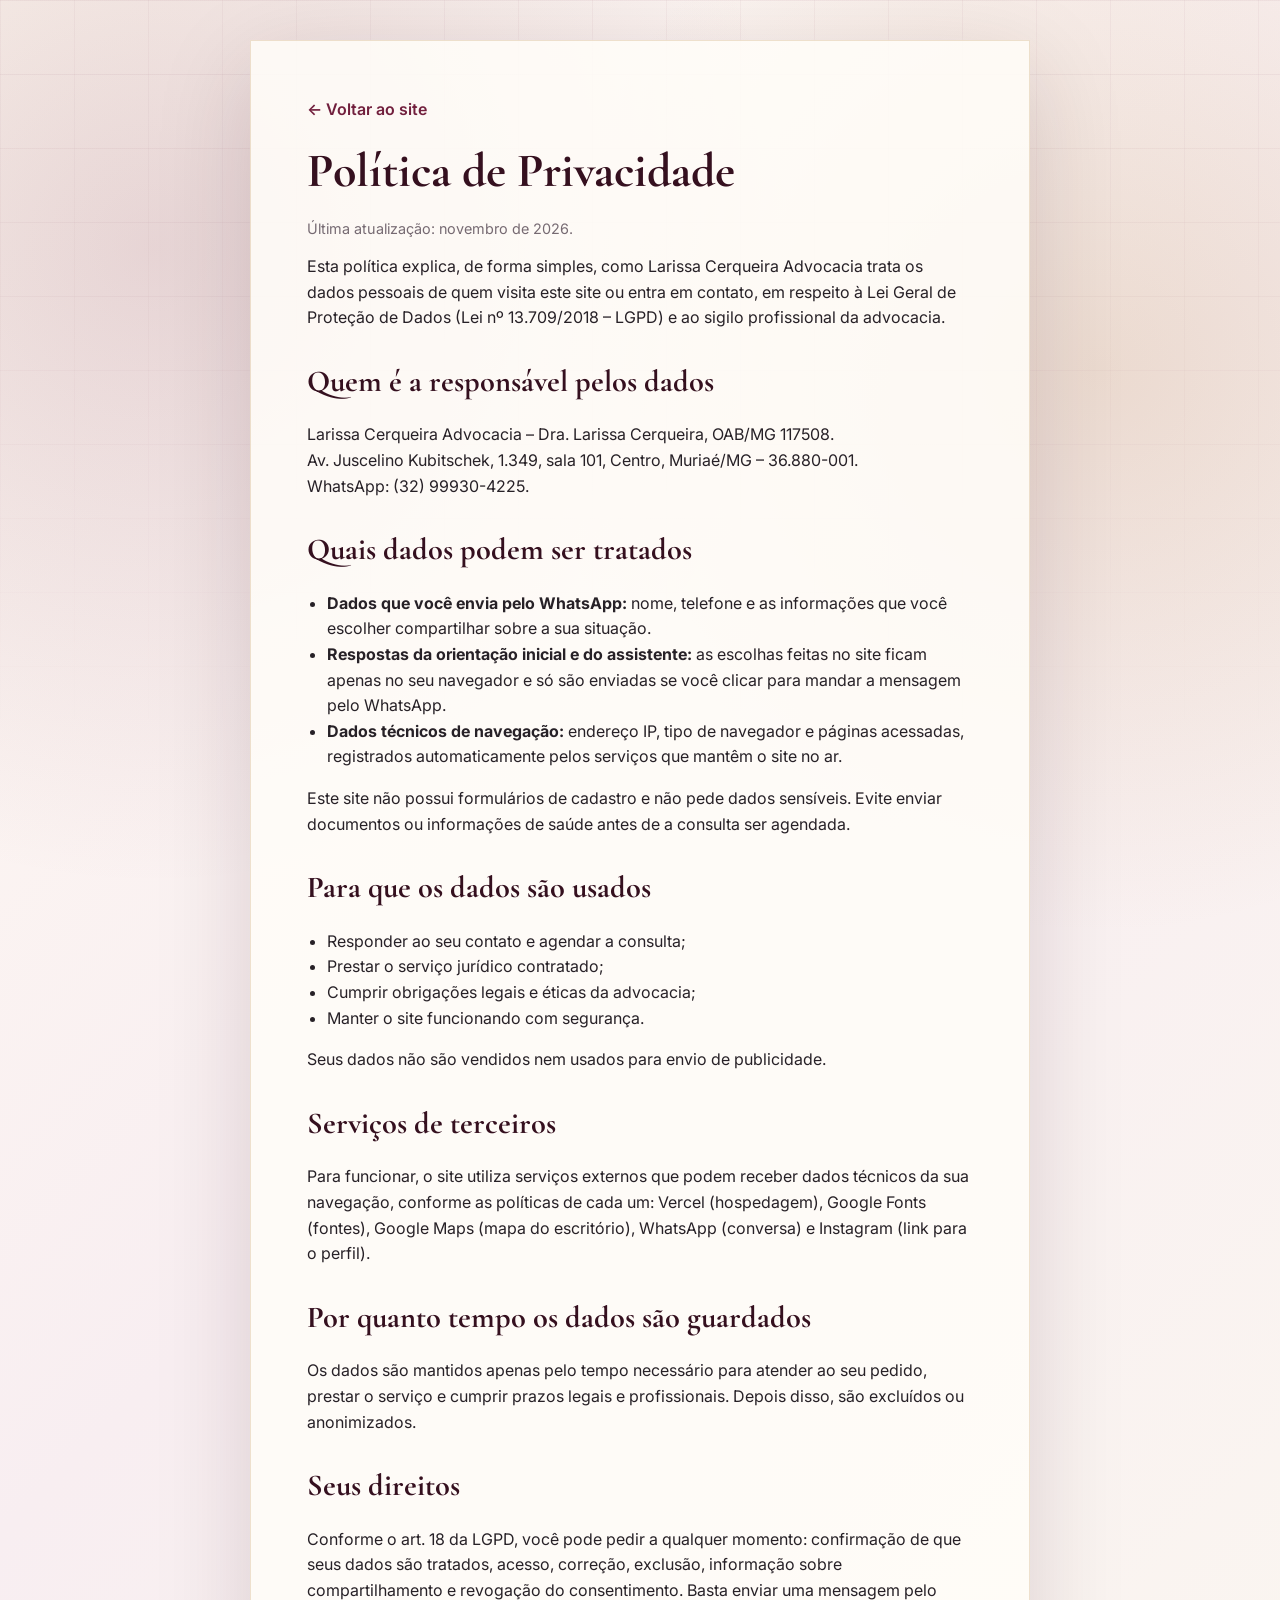
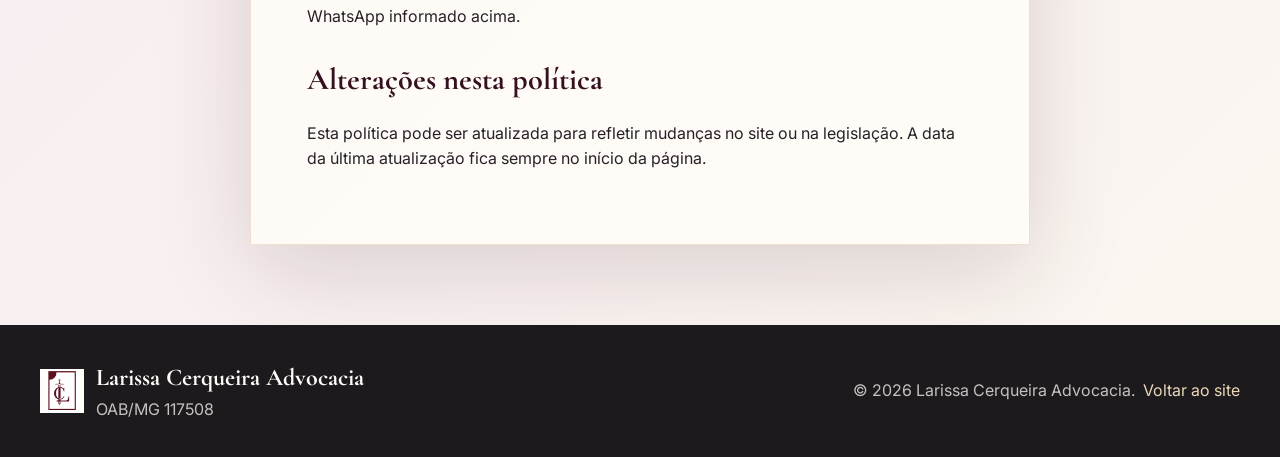
==== politica-de-privacidade.html @ 73547287 "Revise site copy for OAB ethics and LGPD, refine hero portrait - Rewrite internal drafting notes int" ====
<!doctype html>
<html lang="pt-BR">
  <head>
    <meta charset="utf-8" />
    <meta name="viewport" content="width=device-width, initial-scale=1" />
    <title>Política de Privacidade | Larissa Cerqueira Advocacia</title>
    <meta
      name="description"
      content="Como Larissa Cerqueira Advocacia, em Muriaé/MG, trata dados pessoais de quem visita o site ou entra em contato, conforme a LGPD."
    />
    <meta name="robots" content="index, follow" />
    <meta name="theme-color" content="#5b1534" />
    <link rel="canonical" href="https://www.larissacerqueira.adv.br/politica-de-privacidade.html" />
    <link rel="icon" type="image/png" sizes="32x32" href="/favicon-32.png" />
    <link rel="apple-touch-icon" sizes="180x180" href="/apple-touch-icon.png" />
    <link rel="preconnect" href="https://fonts.googleapis.com" />
    <link rel="preconnect" href="https://fonts.gstatic.com" crossorigin />
    <link
      href="https://fonts.googleapis.com/css2?family=Cormorant+Garamond:wght@500;600;700&family=Inter:wght@400;500;600;700;800&display=swap"
      rel="stylesheet"
    />
    <link rel="stylesheet" href="styles.css" />
    <style>
      .policy {
        width: min(780px, calc(100% - 32px));
        margin: 40px auto 80px;
        padding: clamp(24px, 5vw, 56px);
        border: 1px solid rgba(184, 138, 74, 0.24);
        background: rgba(255, 253, 248, 0.86);
        box-shadow: var(--shadow);
      }
      .policy h1 { font-size: clamp(2rem, 6vw, 3rem); }
      .policy h2 { margin-top: 36px; font-size: clamp(1.4rem, 4vw, 1.9rem); }
      .policy p, .policy li { color: var(--ink); }
      .policy ul { padding-left: 20px; }
      .policy .updated { color: var(--muted); font-size: 0.9rem; }
      .policy-back { display: inline-block; margin-bottom: 24px; color: var(--wine); font-weight: 600; }
    </style>
  </head>
  <body>
    <main class="policy">
      <a class="policy-back" href="/">← Voltar ao site</a>
      <h1>Política de Privacidade</h1>
      <p class="updated">Última atualização: novembro de 2026.</p>

      <p>
        Esta política explica, de forma simples, como Larissa Cerqueira
        Advocacia trata os dados pessoais de quem visita este site ou entra em
        contato, em respeito à Lei Geral de Proteção de Dados (Lei nº
        13.709/2018 – LGPD) e ao sigilo profissional da advocacia.
      </p>

      <h2>Quem é a responsável pelos dados</h2>
      <p>
        Larissa Cerqueira Advocacia – Dra. Larissa Cerqueira, OAB/MG 117508.<br />
        Av. Juscelino Kubitschek, 1.349, sala 101, Centro, Muriaé/MG – 36.880-001.<br />
        WhatsApp: (32) 99930-4225.
      </p>

      <h2>Quais dados podem ser tratados</h2>
      <ul>
        <li>
          <strong>Dados que você envia pelo WhatsApp:</strong> nome, telefone e
          as informações que você escolher compartilhar sobre a sua situação.
        </li>
        <li>
          <strong>Respostas da orientação inicial e do assistente:</strong> as
          escolhas feitas no site ficam apenas no seu navegador e só são
          enviadas se você clicar para mandar a mensagem pelo WhatsApp.
        </li>
        <li>
          <strong>Dados técnicos de navegação:</strong> endereço IP, tipo de
          navegador e páginas acessadas, registrados automaticamente pelos
          serviços que mantêm o site no ar.
        </li>
      </ul>
      <p>
        Este site não possui formulários de cadastro e não pede dados
        sensíveis. Evite enviar documentos ou informações de saúde antes de a
        consulta ser agendada.
      </p>

      <h2>Para que os dados são usados</h2>
      <ul>
        <li>Responder ao seu contato e agendar a consulta;</li>
        <li>Prestar o serviço jurídico contratado;</li>
        <li>Cumprir obrigações legais e éticas da advocacia;</li>
        <li>Manter o site funcionando com segurança.</li>
      </ul>
      <p>Seus dados não são vendidos nem usados para envio de publicidade.</p>

      <h2>Serviços de terceiros</h2>
      <p>
        Para funcionar, o site utiliza serviços externos que podem receber
        dados técnicos da sua navegação, conforme as políticas de cada um:
        Vercel (hospedagem), Google Fonts (fontes), Google Maps (mapa do
        escritório), WhatsApp (conversa) e Instagram (link para o perfil).
      </p>

      <h2>Por quanto tempo os dados são guardados</h2>
      <p>
        Os dados são mantidos apenas pelo tempo necessário para atender ao seu
        pedido, prestar o serviço e cumprir prazos legais e profissionais.
        Depois disso, são excluídos ou anonimizados.
      </p>

      <h2>Seus direitos</h2>
      <p>
        Conforme o art. 18 da LGPD, você pode pedir a qualquer momento:
        confirmação de que seus dados são tratados, acesso, correção,
        exclusão, informação sobre compartilhamento e revogação do
        consentimento. Basta enviar uma mensagem pelo WhatsApp informado
        acima.
      </p>

      <h2>Alterações nesta política</h2>
      <p>
        Esta política pode ser atualizada para refletir mudanças no site ou na
        legislação. A data da última atualização fica sempre no início da
        página.
      </p>
    </main>

    <footer class="footer">
      <div>
        <img src="logo-larissa.webp" alt="" aria-hidden="true" width="280" height="334" loading="lazy" decoding="async" />
        <strong>Larissa Cerqueira Advocacia</strong>
        <span>OAB/MG 117508</span>
      </div>
      <p>© 2026 Larissa Cerqueira Advocacia. <a href="/">Voltar ao site</a></p>
    </footer>
  </body>
</html>
---- styles.css ----
:root {
  --wine: #711f3d;
  --wine-deep: #35101f;
  --wine-dark: #210913;
  --gold: #b88a4a;
  --gold-soft: #ead8b8;
  --graphite: #1d1a1e;
  --ink: #272127;
  --muted: #766a72;
  --paper: #fbf7f0;
  --ivory: #fffdf8;
  --rose: #f3dce4;
  --line: rgba(113, 31, 61, 0.16);
  --shadow: 0 28px 90px rgba(48, 14, 29, 0.15);
  --serif: "Cormorant Garamond", Georgia, serif;
  --sans: "Inter", Arial, sans-serif;
}

* {
  box-sizing: border-box;
}

html {
  scroll-behavior: smooth;
}

body {
  margin: 0;
  color: var(--ink);
  background:
    radial-gradient(circle at 12% 12%, rgba(113, 31, 61, 0.16), transparent 30%),
    radial-gradient(circle at 86% 18%, rgba(184, 138, 74, 0.2), transparent 28%),
    linear-gradient(135deg, #fffaf2 0%, #f8eef1 46%, #fbf7f0 100%);
  font-family: var(--sans);
  line-height: 1.6;
  overflow-x: hidden;
}

body::before {
  content: "";
  position: fixed;
  inset: 0;
  z-index: -4;
  background-image:
    linear-gradient(rgba(113, 31, 61, 0.055) 1px, transparent 1px),
    linear-gradient(90deg, rgba(113, 31, 61, 0.04) 1px, transparent 1px);
  background-size: 74px 74px;
  mask-image: linear-gradient(to bottom, black 0%, transparent 84%);
}

a,
button {
  color: inherit;
  font: inherit;
}

a {
  text-decoration: none;
}

button {
  cursor: pointer;
}

.ambient {
  position: fixed;
  inset: 0;
  z-index: -3;
  overflow: hidden;
  pointer-events: none;
}

.ambient span {
  position: absolute;
  width: 28vw;
  height: 28vw;
  min-width: 300px;
  min-height: 300px;
  border-radius: 999px;
  filter: blur(42px);
  opacity: 0.22;
  will-change: transform;
  animation: drift 32s ease-in-out infinite alternate;
}

.ambient span:nth-child(1) {
  left: -12%;
  top: -8%;
  background: rgba(113, 31, 61, 0.62);
}

.ambient span:nth-child(2) {
  right: -12%;
  top: 22%;
  background: rgba(184, 138, 74, 0.52);
  animation-delay: -5s;
}

.ambient span:nth-child(3) {
  left: 25%;
  bottom: -18%;
  background: rgba(53, 16, 31, 0.34);
  animation-delay: -9s;
}

.ambient span:nth-child(4) {
  right: 22%;
  bottom: 5%;
  background: rgba(243, 220, 228, 0.62);
  animation-delay: -13s;
}

@keyframes drift {
  from {
    transform: translate3d(0, 0, 0) scale(1);
  }

  to {
    transform: translate3d(5vw, -5vh, 0) scale(1.16);
  }
}

.site-header {
  position: sticky;
  top: 0;
  z-index: 30;
  display: flex;
  align-items: center;
  justify-content: space-between;
  gap: 22px;
  width: min(1200px, calc(100% - 34px));
  margin: 16px auto 0;
  padding: 13px 15px;
  border: 1px solid rgba(255, 255, 255, 0.62);
  background: rgba(255, 253, 248, 0.76);
  backdrop-filter: blur(10px);
  box-shadow: 0 18px 46px rgba(53, 16, 31, 0.08);
}

.brand {
  display: flex;
  align-items: center;
  gap: 12px;
  line-height: 1.05;
}

.brand img {
  width: 48px;
  height: 48px;
  object-fit: contain;
  border: 1px solid rgba(113, 31, 61, 0.12);
  background: var(--ivory);
}

.brand-text {
  display: grid;
}

.brand strong {
  color: var(--wine-deep);
  font-family: var(--serif);
  font-size: 1.28rem;
}

.brand span {
  color: var(--muted);
  font-size: 0.75rem;
  font-weight: 800;
  letter-spacing: 0.08em;
  text-transform: uppercase;
}

.nav {
  display: flex;
  gap: 24px;
  color: #65575f;
  font-size: 0.92rem;
  font-weight: 800;
}

.nav a {
  transition: color 180ms ease;
}

.nav a:hover {
  color: var(--wine);
}

.header-action,
.btn {
  display: inline-flex;
  align-items: center;
  justify-content: center;
  min-height: 50px;
  border: 0;
  border-radius: 999px;
  font-weight: 900;
  transition: transform 180ms ease, box-shadow 180ms ease;
}

.header-action {
  min-height: 42px;
  padding: 0 18px;
  color: var(--ivory);
  background: var(--wine);
}

.btn {
  padding: 0 24px;
}

.btn:hover,
.header-action:hover {
  transform: translateY(-2px);
}

.btn.primary {
  color: var(--ivory);
  background: linear-gradient(135deg, var(--wine), var(--wine-deep));
  box-shadow: 0 18px 48px rgba(113, 31, 61, 0.26);
}

.btn.secondary {
  color: var(--wine);
  border: 1px solid rgba(113, 31, 61, 0.2);
  background: rgba(255, 253, 248, 0.74);
}

.hero {
  display: grid;
  grid-template-columns: minmax(0, 1fr) minmax(340px, 0.82fr);
  gap: 64px;
  align-items: center;
  width: min(1200px, calc(100% - 34px));
  min-height: calc(100vh - 82px);
  margin: 0 auto;
  padding: 74px 0 50px;
}

.hero-copy {
  max-width: 660px;
}

.eyebrow {
  margin: 0 0 15px;
  color: var(--gold);
  font-size: 0.78rem;
  font-weight: 900;
  letter-spacing: 0.18em;
  text-transform: uppercase;
}

h1,
h2,
h3,
p {
  margin-top: 0;
}

h1,
h2,
h3 {
  color: var(--wine-deep);
  font-family: var(--serif);
  line-height: 1;
  text-wrap: balance;
}

h1 {
  max-width: 660px;
  margin-bottom: 22px;
  font-size: clamp(2.25rem, 3.75vw, 4.25rem);
}

h2 {
  max-width: 660px;
  font-size: clamp(1.85rem, 3vw, 3.25rem);
}

h3 {
  font-size: clamp(1.45rem, 2vw, 2.05rem);
}

.hero-text {
  max-width: 560px;
  color: #5b5057;
  font-size: clamp(1rem, 1.5vw, 1.16rem);
}

.hero-actions,
.contact-actions {
  display: flex;
  flex-wrap: wrap;
  gap: 14px;
  margin-top: 32px;
}

.identity-panel {
  position: relative;
  min-width: 0;
}

.portrait-orbit {
  position: relative;
  display: grid;
  place-items: center;
  gap: 20px;
  width: 100%;
  max-width: 600px;
  margin: 0 auto;
  padding: 12px 0;
}

.orbit-ring {
  display: none;
  position: absolute;
  left: 50%;
  top: 50%;
  width: var(--orbit-width);
  height: var(--orbit-height);
  border: 1px solid rgba(184, 138, 74, 0.42);
  border-radius: 999px;
  transform: translate(-50%, -50%);
  pointer-events: none;
}

.orbit-ring::before,
.orbit-ring::after {
  content: "";
  position: absolute;
  width: 14px;
  height: 14px;
  border-radius: 999px;
  background: var(--gold);
  box-shadow: 0 0 0 10px rgba(184, 138, 74, 0.14);
}

.orbit-ring::before {
  top: 48px;
  right: 62px;
}

.orbit-ring::after {
  left: 62px;
  bottom: 48px;
}

.photo-placeholder {
  position: relative;
  z-index: 2;
  display: grid;
  place-items: center;
  width: min(78vw, 360px);
  aspect-ratio: 4 / 5;
  border: 1px dashed rgba(113, 31, 61, 0.52);
  background:
    linear-gradient(135deg, rgba(113, 31, 61, 0.12), rgba(184, 138, 74, 0.14)),
    repeating-linear-gradient(135deg, rgba(255, 255, 255, 0.46) 0 12px, rgba(255, 255, 255, 0.12) 12px 24px);
  box-shadow: var(--shadow);
  color: var(--wine);
  font-size: 0.88rem;
  font-weight: 900;
  letter-spacing: 0.12em;
  text-align: center;
}

.photo-placeholder span {
  width: min(78%, 250px);
  padding: 17px;
  border: 1px solid rgba(255, 255, 255, 0.72);
  background: rgba(255, 253, 248, 0.78);
}

.portrait-image,
.social-photo,
.contact-image {
  position: relative;
  z-index: 2;
  margin: 0;
  overflow: hidden;
  border: 1px solid rgba(184, 138, 74, 0.36);
  background: rgba(255, 253, 248, 0.72);
  box-shadow: var(--shadow);
}

.portrait-image {
  width: min(100%, 360px);
  aspect-ratio: 0.72;
  border-radius: 999px 999px 28px 28px;
  box-shadow:
    0 0 0 8px rgba(255, 253, 248, 0.55),
    0 0 0 9px rgba(184, 138, 74, 0.38),
    var(--shadow);
}

.portrait-image img,
.social-photo img,
.contact-image img {
  display: block;
  width: 100%;
  height: 100%;
}

.portrait-image img {
  object-fit: cover;
  object-position: center 18%;
}

.contact-image {
  width: 100%;
  min-height: 420px;
}

.contact-image img {
  object-fit: cover;
  object-position: center 18%;
  background: var(--ivory);
}

.orbit-topics {
  display: flex;
  gap: 10px;
  width: 100%;
  min-width: 0;
  padding: 6px 3px 12px;
  overflow-x: auto;
  overscroll-behavior-x: contain;
  scroll-snap-type: x proximity;
  scrollbar-width: thin;
  scrollbar-color: var(--gold-soft) transparent;
}

.orbit-chip {
  flex: 0 0 auto;
  z-index: 4;
  min-height: 48px;
  padding: 0 14px;
  border: 1px solid rgba(184, 138, 74, 0.36);
  border-radius: 999px;
  color: var(--wine-deep);
  background: rgba(255, 253, 248, 0.96);
  box-shadow: 0 8px 24px rgba(53, 16, 31, 0.08);
  font-size: 0.875rem;
  font-weight: 800;
  line-height: 1.2;
  white-space: nowrap;
  scroll-snap-align: start;
  transition: background 180ms ease, color 180ms ease, border-color 180ms ease;
}

.orbit-chip:hover,
.orbit-chip:focus-visible {
  border-color: var(--wine);
  color: var(--ivory);
  background: var(--wine);
}

.orbit-chip:focus-visible,
.orbit-control:focus-visible,
.map-node:focus-visible {
  outline: 3px solid var(--gold);
  outline-offset: 4px;
}

.portrait-orbit.is-orbiting {
  height: 620px;
  padding: 0;
}

.portrait-orbit.is-orbiting .portrait-image {
  width: clamp(180px, 38%, 230px);
  aspect-ratio: 0.58;
  border-radius: 999px;
}

.portrait-orbit.is-orbiting .orbit-ring {
  display: block;
}

.portrait-orbit.is-orbiting .orbit-topics {
  position: absolute;
  inset: 0;
  z-index: 4;
  width: auto;
  padding: 0;
  overflow: visible;
  pointer-events: none;
  contain: layout style;
}

.portrait-orbit.is-moving .orbit-chip {
  will-change: transform;
}

.portrait-orbit.is-orbiting .orbit-chip {
  position: absolute;
  left: 50%;
  top: 50%;
  pointer-events: auto;
}

.orbit-control {
  position: absolute;
  right: 8px;
  bottom: 0;
  z-index: 5;
  display: grid;
  place-items: center;
  width: 44px;
  height: 44px;
  padding: 0;
  border: 1px solid var(--line);
  border-radius: 50%;
  color: var(--wine);
  background: var(--ivory);
}

.orbit-control[hidden],
.orbit-control svg[hidden] {
  display: none;
}

.orbit-control:hover {
  border-color: var(--gold);
}

.quote-card {
  position: relative;
  max-width: 340px;
  margin: 22px auto 0;
  padding: 20px;
  color: var(--ivory);
  background: rgba(33, 9, 19, 0.92);
  box-shadow: 0 22px 68px rgba(33, 9, 19, 0.28);
}

.quote-card strong,
.quote-card span {
  display: block;
}

.quote-card strong {
  margin-bottom: 8px;
  font-family: var(--serif);
  font-size: 1.3rem;
  line-height: 1.12;
}

.quote-card span {
  color: rgba(255, 253, 248, 0.72);
}

.reach-section {
  display: grid;
  grid-template-columns: minmax(280px, 0.85fr) minmax(0, 1.15fr);
  gap: 28px;
  align-items: stretch;
  width: min(1200px, calc(100% - 34px));
  margin: 0 auto 72px;
  padding: 42px;
  border: 1px solid rgba(184, 138, 74, 0.24);
  background:
    radial-gradient(circle at 10% 18%, rgba(184, 138, 74, 0.16), transparent 32%),
    rgba(255, 253, 248, 0.72);
  box-shadow: var(--shadow);
}

.reach-copy {
  display: flex;
  flex-direction: column;
  justify-content: center;
}

.reach-copy p {
  max-width: 560px;
  color: var(--muted);
}

.reach-actions {
  display: flex;
  flex-wrap: wrap;
  gap: 12px;
  margin-top: 22px;
}

.reach-cards {
  display: grid;
  grid-template-columns: 1fr 1fr;
  gap: 12px;
}

.reach-cards article {
  min-height: 170px;
  padding: 22px;
  border: 1px solid rgba(113, 31, 61, 0.12);
  background: rgba(255, 253, 248, 0.72);
}

.reach-cards article span,
.lecture-tags span {
  display: inline-flex;
  margin-bottom: 12px;
  color: var(--gold);
  font-size: 0.76rem;
  font-weight: 900;
  letter-spacing: 0.12em;
  text-transform: uppercase;
}

.reach-cards article strong {
  display: block;
  color: var(--wine-deep);
  font-family: var(--serif);
  font-size: 1.55rem;
  line-height: 1.08;
}

.reach-cards article p {
  margin: 10px 0 0;
  color: var(--muted);
  font-size: 0.95rem;
}

.address-card {
  grid-column: span 2;
}

.address-card a {
  display: inline-flex;
  margin-top: 14px;
  color: var(--wine);
  font-weight: 900;
}

.compact-map {
  grid-column: span 2;
  min-height: 230px;
  overflow: hidden;
  border: 1px solid rgba(113, 31, 61, 0.14);
  background: var(--ivory);
}

.compact-map iframe {
  display: block;
  width: 100%;
  height: 100%;
  min-height: 230px;
  border: 0;
}

.lecture-section {
  display: grid;
  grid-template-columns: minmax(280px, 0.9fr) minmax(0, 1.1fr);
  gap: 46px;
  align-items: center;
  width: min(1200px, calc(100% - 34px));
  margin: 0 auto 78px;
  padding: 56px 0;
}

.lecture-carousel {
  position: relative;
  overflow: hidden;
  padding: 12px;
  border: 1px solid rgba(184, 138, 74, 0.28);
  background: rgba(255, 253, 248, 0.72);
  box-shadow: var(--shadow);
}

.lecture-slide {
  display: none;
  position: relative;
  min-height: 360px;
  aspect-ratio: 1 / 1;
  margin: 0;
  overflow: hidden;
  background: var(--wine-deep);
}

.lecture-slide.active {
  display: block;
}

.lecture-slide img {
  display: block;
  width: 100%;
  height: 100%;
  object-fit: cover;
}

.lecture-slide figcaption {
  position: absolute;
  right: 18px;
  bottom: 18px;
  left: 18px;
  padding: 12px 14px;
  background: rgba(53, 16, 31, 0.78);
  color: var(--ivory);
  font-size: 0.92rem;
  font-weight: 700;
  line-height: 1.35;
}

.carousel-controls {
  display: flex;
  align-items: center;
  justify-content: space-between;
  gap: 14px;
  margin-top: 14px;
}

.carousel-controls > button {
  display: grid;
  place-items: center;
  width: 42px;
  height: 42px;
  border: 1px solid rgba(113, 31, 61, 0.18);
  border-radius: 50%;
  background: var(--ivory);
  color: var(--wine-deep);
  font-size: 1.8rem;
  line-height: 1;
  cursor: pointer;
  transition: transform 0.18s ease, background 0.18s ease;
}

.carousel-controls > button:hover {
  transform: translateY(-2px);
  background: rgba(184, 138, 74, 0.14);
}

.carousel-dots {
  display: flex;
  align-items: center;
  justify-content: center;
  gap: 0;
}

.carousel-dots button {
  display: grid;
  place-items: center;
  width: 24px;
  height: 24px;
  padding: 0;
  border: 0;
  background: transparent;
  cursor: pointer;
}

.carousel-dots button::before {
  width: 9px;
  height: 9px;
  border-radius: 50%;
  background: rgba(113, 31, 61, 0.28);
  content: "";
}

.carousel-dots button.active {
  width: 32px;
}

.carousel-dots button.active::before {
  width: 26px;
  border-radius: 999px;
  background: var(--wine);
}

.lecture-copy p {
  max-width: 560px;
  color: var(--muted);
}

.lecture-tags {
  display: flex;
  flex-wrap: wrap;
  gap: 10px;
  margin: 24px 0 26px;
}

.lecture-tags span {
  margin: 0;
  padding: 9px 12px;
  border: 1px solid rgba(184, 138, 74, 0.24);
  border-radius: 999px;
  background: rgba(255, 253, 248, 0.76);
}

.diagnostic-shell {
  display: grid;
  grid-template-columns: minmax(280px, 0.72fr) minmax(0, 1.28fr);
  gap: 44px;
  align-items: start;
  width: min(1200px, calc(100% - 34px));
  margin: 0 auto;
  padding: 80px 0 70px;
}

.diagnostic-intro {
  position: sticky;
  top: 112px;
  max-width: 420px;
}

.diagnostic-intro p,
.map-copy p,
.social-copy p,
.contact-copy p {
  max-width: 560px;
  color: var(--muted);
  font-size: 1rem;
}

.game-board {
  position: relative;
  min-height: 560px;
  padding: 28px;
  border: 1px solid rgba(255, 255, 255, 0.66);
  background:
    linear-gradient(135deg, rgba(255, 253, 248, 0.82), rgba(255, 255, 255, 0.48)),
    rgba(255, 253, 248, 0.65);
  box-shadow: var(--shadow);
}

.progress-track {
  display: grid;
  grid-template-columns: 42px 1fr 42px 1fr 42px;
  align-items: center;
  gap: 10px;
  margin-bottom: 26px;
}

.progress-dot {
  display: grid;
  place-items: center;
  width: 42px;
  height: 42px;
  border: 1px solid rgba(113, 31, 61, 0.2);
  border-radius: 999px;
  color: var(--wine);
  background: var(--ivory);
  font-weight: 900;
}

.progress-dot.active {
  color: var(--ivory);
  background: var(--wine);
}

.progress-line {
  height: 1px;
  background: rgba(113, 31, 61, 0.18);
}

.question-card,
.result-card {
  display: none;
  min-height: 430px;
  padding: 34px;
  background:
    radial-gradient(circle at 100% 0%, rgba(184, 138, 74, 0.18), transparent 34%),
    var(--ivory);
}

.question-card h3,
.result-card h3 {
  max-width: 680px;
  margin-left: auto;
  margin-right: auto;
  text-align: center;
}

.question-card .step-label,
.result-card .step-label {
  display: table;
  margin-left: auto;
  margin-right: auto;
}

.question-card.active,
.result-card.active {
  display: block;
  animation: rise 280ms ease both;
}

@media (prefers-reduced-motion: reduce) {
  html {
    scroll-behavior: auto;
  }

  *,
  *::before,
  *::after {
    animation-duration: 0.001ms !important;
    animation-iteration-count: 1 !important;
    transition-duration: 0.001ms !important;
  }
}

@keyframes rise {
  from {
    opacity: 0;
    transform: translateY(12px);
  }

  to {
    opacity: 1;
    transform: translateY(0);
  }
}

.step-label {
  display: inline-block;
  margin-bottom: 18px;
  color: var(--gold);
  font-size: 0.78rem;
  font-weight: 900;
  letter-spacing: 0.14em;
  text-transform: uppercase;
}

.option-grid {
  display: grid;
  grid-template-columns: repeat(2, 1fr);
  gap: 13px;
  margin-top: 28px;
}

.option-grid.compact {
  grid-template-columns: 1fr;
}

.option-grid button {
  min-height: 96px;
  padding: 20px;
  border: 1px solid rgba(113, 31, 61, 0.13);
  background: rgba(251, 247, 240, 0.9);
  color: var(--wine-deep);
  text-align: center;
  font-weight: 900;
  line-height: 1.35;
  transition: transform 180ms ease, border 180ms ease, background 180ms ease;
}

.option-grid button:hover,
.option-grid button:focus-visible {
  outline: none;
  transform: translateY(-4px);
  border-color: rgba(184, 138, 74, 0.65);
  background: #fff8ea;
}

.result-card p {
  max-width: 620px;
  margin-left: auto;
  margin-right: auto;
  color: var(--muted);
  font-size: 1rem;
  text-align: center;
}

.result-tags {
  display: flex;
  justify-content: center;
  flex-wrap: wrap;
  gap: 10px;
  margin-top: 22px;
}

.result-card .hero-actions {
  justify-content: center;
}

.result-tags span {
  padding: 10px 12px;
  border-radius: 999px;
  color: var(--wine);
  background: rgba(113, 31, 61, 0.08);
  font-size: 0.9rem;
  font-weight: 900;
}

.map-section {
  display: grid;
  grid-template-columns: minmax(280px, 0.72fr) minmax(0, 1.28fr);
  gap: 50px;
  align-items: center;
  width: min(1200px, calc(100% - 34px));
  margin: 0 auto;
  padding: 88px 0;
}

.map-copy {
  max-width: 430px;
}

.legal-map {
  position: relative;
  display: grid;
  grid-template-columns: repeat(2, minmax(0, 1fr));
  gap: 12px;
  min-width: 0;
  padding: 18px;
  border: 1px solid rgba(113, 31, 61, 0.12);
  background:
    radial-gradient(circle at 50% 50%, rgba(113, 31, 61, 0.08), transparent 38%),
    rgba(255, 253, 248, 0.62);
  box-shadow: var(--shadow);
}

.legal-map::before {
  display: none;
  content: "";
  position: absolute;
  left: 50%;
  top: 50%;
  width: var(--map-ring-width);
  height: var(--map-ring-height);
  border: 1px solid rgba(184, 138, 74, 0.26);
  border-radius: 999px;
  transform: translate(-50%, -50%);
  pointer-events: none;
}

.map-node {
  z-index: 2;
  display: grid;
  place-items: center;
  min-width: 0;
  min-height: 68px;
  padding: 12px;
  border: 1px solid rgba(113, 31, 61, 0.18);
  border-radius: 6px;
  color: var(--wine-deep);
  background: rgba(255, 253, 248, 0.9);
  box-shadow: 0 8px 24px rgba(53, 16, 31, 0.07);
  font-size: 0.9375rem;
  font-weight: 800;
  line-height: 1.25;
  text-align: center;
  transition: transform 180ms ease, background 180ms ease, color 180ms ease;
}

.map-node:hover,
.map-node.active {
  color: var(--ivory);
  background: var(--wine);
}

.legal-map.is-radial {
  display: block;
  height: var(--map-height);
  padding: 0;
}

.legal-map.is-radial::before {
  display: block;
}

.legal-map.is-radial .map-node {
  position: absolute;
  left: var(--node-x);
  top: var(--node-y);
  width: 108px;
  height: 108px;
  min-height: 0;
  padding: 8px;
  border-radius: 50%;
  font-size: 0.875rem;
  transform: translate(-50%, -50%);
}

.map-node span {
  min-width: 0;
  max-width: 100%;
}

.legal-map.is-radial .map-node:hover,
.legal-map.is-radial .map-node.active {
  transform: translate(-50%, -50%) scale(1.04);
}

.map-result {
  grid-column: 1 / -1;
  order: -1;
  z-index: 3;
  display: grid;
  align-items: center;
  min-width: 0;
  min-height: var(--map-card-height, 300px);
  padding: 26px;
  color: var(--ivory);
  background: rgba(33, 9, 19, 0.94);
  box-shadow: 0 22px 70px rgba(33, 9, 19, 0.26);
}

.legal-map.is-radial .map-result {
  position: absolute;
  left: 50%;
  top: 50%;
  width: var(--map-card-width);
  transform: translate(-50%, -50%);
}

.map-result-content {
  min-width: 0;
}

.map-result span {
  display: block;
  color: var(--gold-soft);
  font-size: 0.78rem;
  font-weight: 900;
  letter-spacing: 0;
  text-transform: uppercase;
  text-align: center;
}

.map-result h3 {
  margin: 14px 0;
  color: var(--ivory);
  font-size: 1.65rem;
  line-height: 1.12;
  text-align: center;
}

.map-result p {
  margin-bottom: 0;
  color: rgba(255, 253, 248, 0.74);
  text-align: center;
  font-size: 0.9375rem;
}

.story-section {
  display: grid;
  grid-template-columns: 1fr 1.18fr 1fr;
  gap: 18px;
  align-items: end;
  width: min(1200px, calc(100% - 34px));
  margin: 0 auto;
  padding: 40px 0 90px;
}

.story-card {
  min-height: 280px;
  padding: 30px;
  border: 1px solid rgba(113, 31, 61, 0.13);
  background: rgba(255, 253, 248, 0.7);
  box-shadow: 0 20px 60px rgba(53, 16, 31, 0.06);
  text-align: center;
}

.story-card.tall {
  min-height: 390px;
  color: var(--ivory);
  background: linear-gradient(145deg, var(--wine), var(--wine-deep));
}

.story-card span {
  color: var(--gold);
  font-weight: 900;
}

.story-card.tall h3,
.story-card.tall p {
  color: var(--ivory);
}

.story-card p {
  color: var(--muted);
}

.social-section {
  display: grid;
  grid-template-columns: minmax(220px, 0.46fr) minmax(300px, 0.72fr) minmax(430px, 1.2fr);
  gap: 34px;
  align-items: center;
  width: min(1200px, calc(100% - 34px));
  margin: 0 auto;
  padding: 58px;
  background:
    linear-gradient(135deg, rgba(53, 16, 31, 0.97), rgba(113, 31, 61, 0.94)),
    var(--wine-deep);
  box-shadow: var(--shadow);
}

.social-copy {
  max-width: 520px;
}

.social-photo {
  width: 100%;
  max-width: 290px;
  justify-self: center;
  aspect-ratio: 0.72;
  border-color: rgba(234, 216, 184, 0.22);
  box-shadow: 0 24px 74px rgba(33, 9, 19, 0.28);
}

.social-photo img {
  object-fit: cover;
  object-position: center 16%;
}

.social-section h2 {
  color: var(--ivory);
}

.social-copy p {
  color: rgba(255, 253, 248, 0.72);
}

.social-list {
  display: grid;
  grid-template-columns: 1fr 1fr;
  gap: 16px;
}

.social-list button {
  min-height: 200px;
  padding: 24px 28px;
  border: 1px solid rgba(234, 216, 184, 0.18);
  background: rgba(255, 255, 255, 0.06);
  color: var(--ivory);
  text-align: center;
  transition: transform 180ms ease, background 180ms ease;
}

.social-list button:hover {
  transform: translateY(-5px);
  background: rgba(255, 255, 255, 0.1);
}

.social-list strong,
.social-list span {
  display: block;
}

.social-list strong {
  margin-bottom: 10px;
  color: var(--gold-soft);
  font-family: var(--serif);
  font-size: 1.28rem;
  line-height: 1.12;
}

.social-list span {
  color: rgba(255, 253, 248, 0.72);
  font-size: 1rem;
  line-height: 1.5;
}

.content-lab {
  display: grid;
  grid-template-columns: minmax(280px, 0.78fr) minmax(0, 1.22fr);
  gap: 48px;
  align-items: start;
  width: min(1200px, calc(100% - 34px));
  margin: 0 auto;
  padding: 95px 0;
}

.content-lab > div:first-child {
  max-width: 450px;
}

.content-lab > div:first-child p {
  color: var(--muted);
}

.answer-strip {
  display: grid;
  gap: 12px;
}

.answer-strip details {
  border: 1px solid rgba(113, 31, 61, 0.12);
  background: rgba(255, 253, 248, 0.72);
  color: var(--wine-deep);
  transition: transform 180ms ease, border-color 180ms ease;
}

.answer-strip details:hover,
.answer-strip details[open] {
  transform: translateX(8px);
  border-color: rgba(113, 31, 61, 0.28);
}

.answer-strip summary {
  display: flex;
  align-items: center;
  min-height: 78px;
  padding: 0 24px;
  color: var(--wine-deep);
  font-family: var(--serif);
  font-size: 1.32rem;
  font-weight: 700;
  line-height: 1.2;
  cursor: pointer;
  list-style: none;
}

.answer-strip summary::-webkit-details-marker {
  display: none;
}

.answer-strip summary::after {
  content: "+";
  margin-left: auto;
  color: var(--gold);
  font-family: var(--sans);
  font-size: 1.4rem;
  font-weight: 900;
}

.answer-strip details[open] summary::after {
  content: "−";
}

.answer-strip details p {
  margin: -6px 24px 18px;
  color: var(--muted);
}

.answer-strip details a {
  display: inline-flex;
  align-items: center;
  min-height: 42px;
  margin: 0 24px 24px;
  padding: 0 18px;
  border-radius: 999px;
  color: var(--ivory);
  background: var(--wine);
  font-size: 0.92rem;
  font-weight: 900;
}

.contact {
  display: grid;
  grid-template-columns: minmax(280px, 0.72fr) minmax(0, 1.28fr);
  gap: 46px;
  align-items: center;
  width: min(1200px, calc(100% - 34px));
  margin: 0 auto 94px;
  padding: 46px;
  border: 1px solid rgba(184, 138, 74, 0.24);
  background: rgba(255, 253, 248, 0.76);
  box-shadow: var(--shadow);
}

.photo-placeholder.small {
  width: 100%;
  min-height: 420px;
}

.contact-copy h2 {
  max-width: 680px;
}

.contact-copy p {
  max-width: 620px;
}

address {
  margin-top: 30px;
  color: var(--muted);
  font-style: normal;
}

.footer {
  display: flex;
  align-items: center;
  justify-content: space-between;
  gap: 24px;
  padding: 34px max(18px, calc((100vw - 1200px) / 2));
  color: rgba(255, 253, 248, 0.74);
  background: var(--graphite);
}

.footer div,
.footer strong,
.footer span {
  display: grid;
}

.footer div {
  grid-template-columns: 44px auto;
  column-gap: 12px;
  align-items: center;
}

.footer div img {
  grid-row: span 2;
  width: 44px;
  height: 44px;
  object-fit: contain;
  background: var(--ivory);
}

.footer strong {
  color: var(--ivory);
  font-family: var(--serif);
  font-size: 1.5rem;
}

.footer p {
  max-width: 530px;
  margin-bottom: 0;
  text-align: right;
}

.chat-widget {
  position: fixed;
  right: 22px;
  bottom: 22px;
  z-index: 60;
  font-family: var(--sans);
}

.chat-toggle {
  display: inline-flex;
  align-items: center;
  justify-content: center;
  min-height: 56px;
  padding: 0 22px;
  border: 0;
  border-radius: 999px;
  color: var(--ivory);
  background: linear-gradient(135deg, var(--wine), var(--wine-deep));
  box-shadow: 0 18px 46px rgba(53, 16, 31, 0.28);
  font-weight: 900;
}

.chat-toggle::before {
  content: "";
  width: 10px;
  height: 10px;
  margin-right: 10px;
  border-radius: 999px;
  background: var(--gold-soft);
  box-shadow: 0 0 0 6px rgba(234, 216, 184, 0.18);
}

.chat-panel {
  position: absolute;
  right: 0;
  bottom: 72px;
  width: min(360px, calc(100vw - 28px));
  overflow: hidden;
  border: 1px solid rgba(184, 138, 74, 0.28);
  background: rgba(255, 253, 248, 0.97);
  box-shadow: 0 28px 88px rgba(33, 9, 19, 0.24);
}

.chat-head {
  display: flex;
  align-items: flex-start;
  justify-content: space-between;
  gap: 12px;
  padding: 18px;
  color: var(--ivory);
  background: linear-gradient(135deg, var(--wine-deep), var(--wine));
}

.chat-head strong,
.chat-head span {
  display: block;
}

.chat-head strong {
  font-family: var(--serif);
  font-size: 1.3rem;
  line-height: 1.05;
}

.chat-head span {
  margin-top: 4px;
  color: rgba(255, 253, 248, 0.72);
  font-size: 0.85rem;
}

.chat-head button {
  width: 32px;
  height: 32px;
  border: 1px solid rgba(255, 255, 255, 0.18);
  border-radius: 999px;
  color: var(--ivory);
  background: rgba(255, 255, 255, 0.08);
  font-size: 1.3rem;
  line-height: 1;
}

.chat-body {
  display: grid;
  gap: 14px;
  padding: 18px;
}

.chat-message {
  padding: 14px;
  border-radius: 14px;
  line-height: 1.45;
  font-size: 0.94rem;
}

.chat-message.bot {
  color: var(--wine-deep);
  background: rgba(113, 31, 61, 0.08);
}

.chat-options {
  display: grid;
  gap: 10px;
}

.chat-options button,
.chat-options a {
  display: flex;
  align-items: center;
  justify-content: center;
  min-height: 46px;
  padding: 10px 14px;
  border: 1px solid rgba(113, 31, 61, 0.14);
  border-radius: 999px;
  color: var(--wine-deep);
  background: var(--ivory);
  font-weight: 900;
  text-align: center;
}

.chat-options a.primary {
  color: var(--ivory);
  background: linear-gradient(135deg, var(--wine), var(--wine-deep));
  box-shadow: 0 14px 34px rgba(113, 31, 61, 0.2);
}

@media (min-width: 1041px) and (max-width: 1180px) {
  .social-section {
    grid-template-columns: minmax(160px, 0.46fr) minmax(240px, 0.72fr) minmax(360px, 1.2fr);
    gap: 24px;
    padding: 34px;
  }
}

@media (max-width: 1040px) {
  .nav {
    display: none;
  }

  .hero,
  .reach-section,
  .lecture-section,
  .diagnostic-shell,
  .map-section,
  .content-lab,
  .contact {
    grid-template-columns: 1fr;
  }

  .social-section {
    grid-template-columns: minmax(240px, 0.65fr) minmax(0, 1fr);
  }

  .social-photo {
    grid-row: auto;
  }

  .social-list {
    grid-column: 1 / -1;
    grid-template-columns: repeat(4, minmax(0, 1fr));
  }

  .social-list button {
    min-height: 180px;
  }

  .hero {
    min-height: auto;
    padding-top: 58px;
  }

  .hero-copy,
  .diagnostic-intro,
  .map-copy,
  .social-copy,
  .content-lab > div:first-child {
    max-width: 760px;
  }

  .diagnostic-intro {
    position: static;
  }

  .identity-panel {
    min-height: auto;
  }

  .story-section {
    grid-template-columns: 1fr;
  }

  .story-card,
  .story-card.tall {
    min-height: 240px;
  }
}

@media (max-width: 720px) {
  .site-header,
  .hero,
  .reach-section,
  .lecture-section,
  .diagnostic-shell,
  .map-section,
  .story-section,
  .social-section,
  .content-lab,
  .contact {
    width: calc(100% - 24px);
  }

  .brand strong {
    font-size: 1rem;
  }

  .brand span {
    font-size: 0.66rem;
  }

  .header-action {
    padding: 0 13px;
    font-size: 0.86rem;
  }

  h1 {
    font-size: 2.08rem;
    line-height: 1;
  }

  h2 {
    font-size: 1.78rem;
    line-height: 1.03;
  }

  h3 {
    font-size: 1.38rem;
    line-height: 1.08;
  }

  .hero-actions,
  .contact-actions {
    display: grid;
  }

  .btn {
    width: 100%;
  }

  .quote-card {
    position: relative;
    max-width: none;
    margin-top: 18px;
    right: auto;
    bottom: auto;
  }

  .game-board,
  .question-card,
  .result-card,
  .social-section,
  .reach-section,
  .contact {
    padding: 22px;
  }

  .compact-map,
  .compact-map iframe {
    min-height: 260px;
  }

  .reach-cards {
    grid-template-columns: 1fr;
  }

  .address-card,
  .compact-map {
    grid-column: auto;
  }

  .lecture-section {
    padding: 28px 0 58px;
  }

  .lecture-slide {
    min-height: 300px;
  }

  .lecture-slide figcaption {
    right: 12px;
    bottom: 12px;
    left: 12px;
    font-size: 0.84rem;
  }

  .question-card,
  .result-card {
    min-height: auto;
  }

  .option-grid,
  .social-list {
    grid-template-columns: 1fr;
  }

  .social-section {
    grid-template-columns: 1fr;
  }

  .social-photo {
    grid-row: auto;
    max-width: 420px;
    margin: 0 auto;
  }

  .map-result h3 {
    font-size: 1.55rem;
  }

  .footer {
    display: grid;
  }

  .footer p {
    text-align: left;
  }

  .chat-widget {
    right: 14px;
    bottom: 14px;
  }

  .chat-toggle {
    min-height: 50px;
    padding: 0 16px;
  }
}

.reach-copy .fee-note,
.contact-copy .fee-note {
  max-width: 560px;
  margin: 18px 0 0;
  padding-left: 14px;
  border-left: 2px solid var(--gold);
  color: var(--muted);
  font-size: 0.86rem;
  line-height: 1.55;
}

.result-card p.result-next {
  margin-top: 22px;
  color: var(--ink);
}

.result-card p.result-disclaimer {
  margin-top: 10px;
  margin-bottom: 0;
  font-size: 0.82rem;
}

.footer p a {
  display: inline-block;
  margin-left: 4px;
  color: var(--gold-soft);
  text-underline-offset: 3px;
}

.social-copy p strong {
  color: var(--gold-soft);
  font-weight: 600;
}

@media (max-width: 720px) {
  .footer {
    padding-bottom: 96px;
  }
}
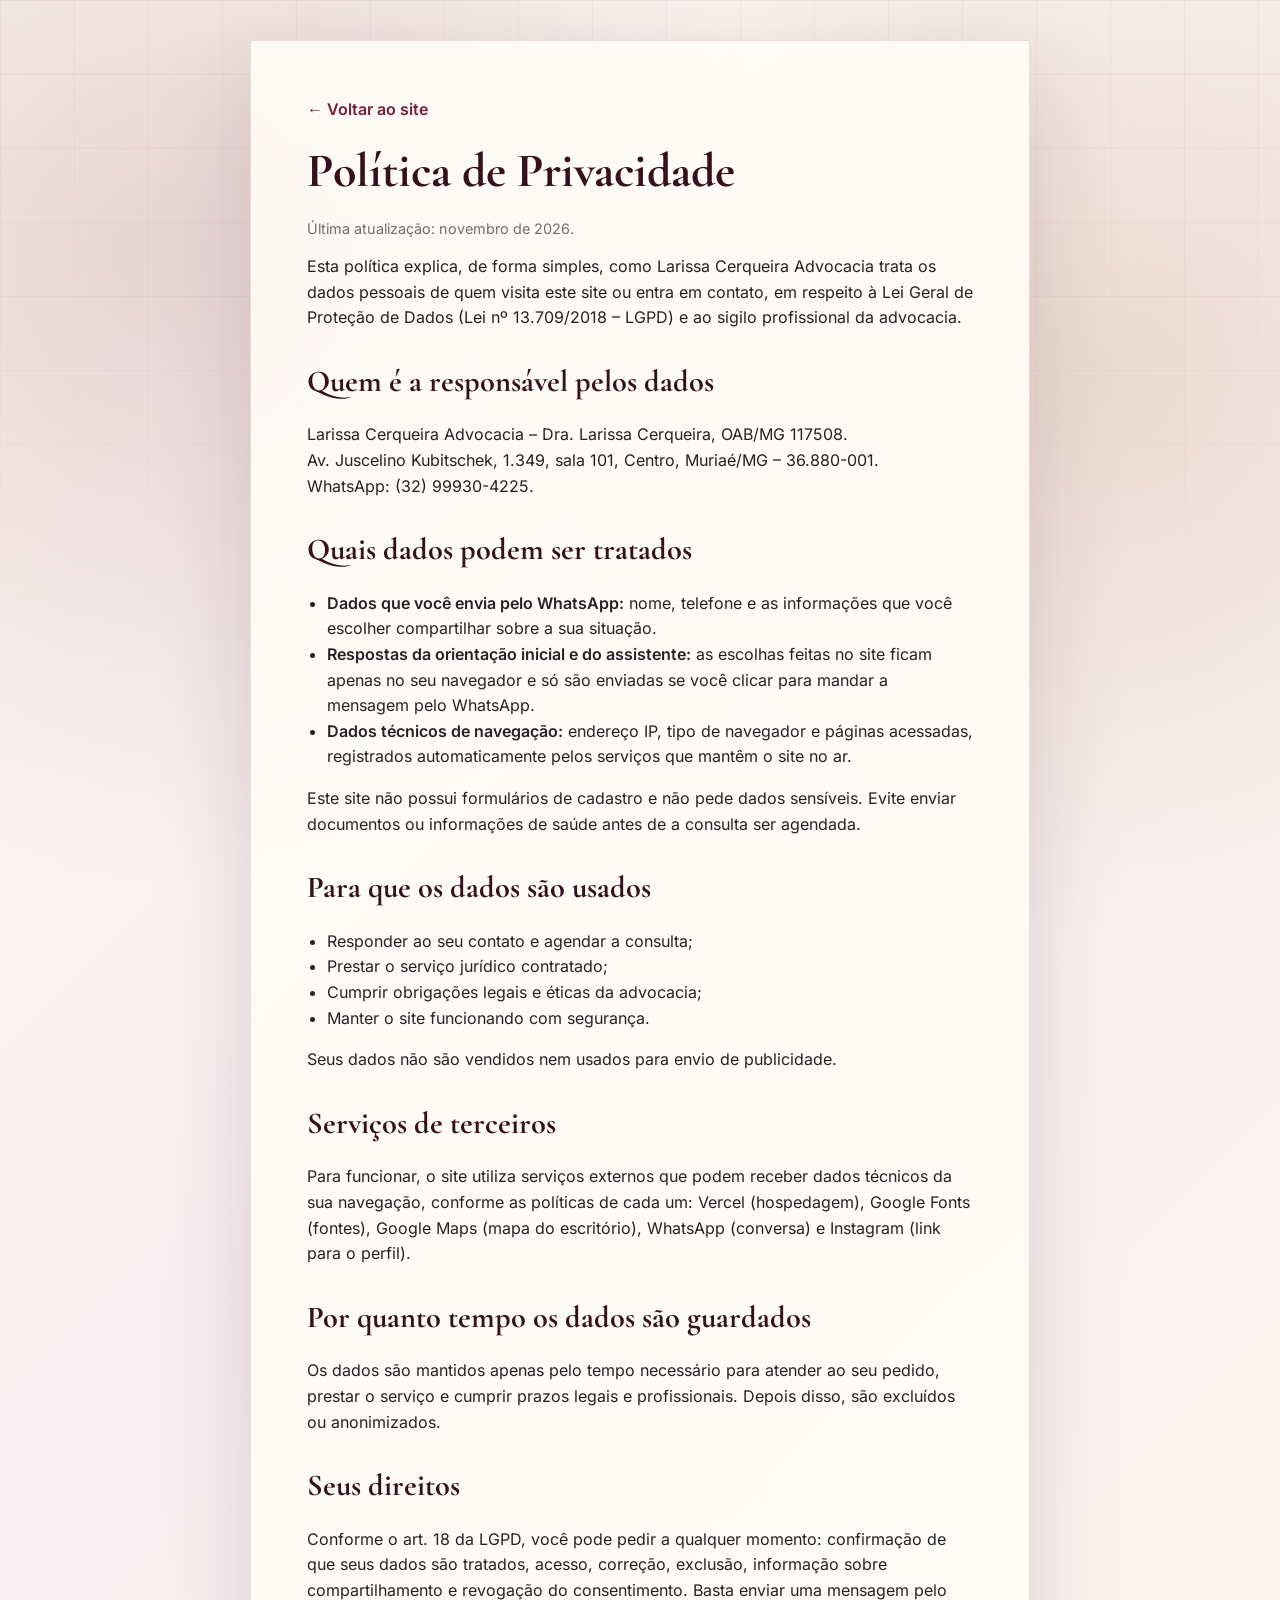
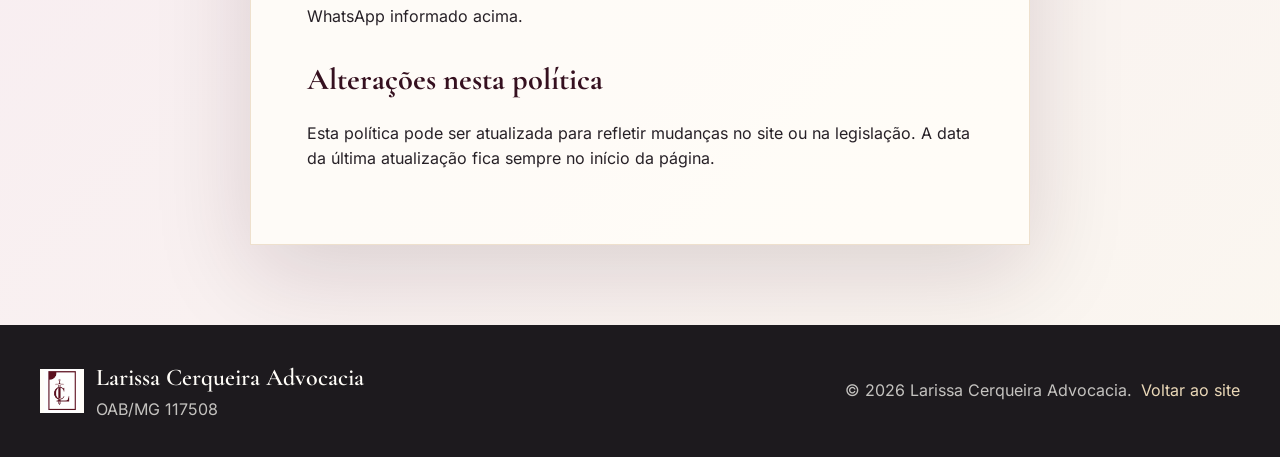
==== commit 33cdb447: "Self-host fonts, responsive images, rebuilt hero orbit and mobile polish - Self-host Cormorant Garam" ====
--- a/politica-de-privacidade.html
+++ b/politica-de-privacidade.html
@@ -13,12 +13,8 @@
     <link rel="canonical" href="https://www.larissacerqueira.adv.br/politica-de-privacidade.html" />
     <link rel="icon" type="image/png" sizes="32x32" href="/favicon-32.png" />
     <link rel="apple-touch-icon" sizes="180x180" href="/apple-touch-icon.png" />
-    <link rel="preconnect" href="https://fonts.googleapis.com" />
-    <link rel="preconnect" href="https://fonts.gstatic.com" crossorigin />
-    <link
-      href="https://fonts.googleapis.com/css2?family=Cormorant+Garamond:wght@500;600;700&family=Inter:wght@400;500;600;700;800&display=swap"
-      rel="stylesheet"
-    />
+    <link rel="preload" href="/fonts/cormorant-garamond-latin.woff2" as="font" type="font/woff2" crossorigin />
+    <link rel="preload" href="/fonts/inter-latin.woff2" as="font" type="font/woff2" crossorigin />
     <link rel="stylesheet" href="styles.css" />
     <style>
       .policy {
--- a/styles.css
+++ b/styles.css
@@ -1,3 +1,35 @@
+@font-face {
+  font-family: "Cormorant Garamond";
+  font-style: normal;
+  font-weight: 600;
+  font-display: swap;
+  src: url("/fonts/cormorant-garamond-latin.woff2") format("woff2");
+}
+
+@font-face {
+  font-family: "Cormorant Garamond";
+  font-style: normal;
+  font-weight: 700;
+  font-display: swap;
+  src: url("/fonts/cormorant-garamond-latin.woff2") format("woff2");
+}
+
+@font-face {
+  font-family: "Inter";
+  font-style: normal;
+  font-weight: 400;
+  font-display: swap;
+  src: url("/fonts/inter-latin.woff2") format("woff2");
+}
+
+@font-face {
+  font-family: "Inter";
+  font-style: normal;
+  font-weight: 600;
+  font-display: swap;
+  src: url("/fonts/inter-latin.woff2") format("woff2");
+}
+
 :root {
   --wine: #711f3d;
   --wine-deep: #35101f;
@@ -165,7 +197,7 @@
 .brand span {
   color: var(--muted);
   font-size: 0.75rem;
-  font-weight: 800;
+  font-weight: 600;
   letter-spacing: 0.08em;
   text-transform: uppercase;
 }
@@ -175,7 +207,7 @@
   gap: 24px;
   color: #65575f;
   font-size: 0.92rem;
-  font-weight: 800;
+  font-weight: 600;
 }
 
 .nav a {
@@ -194,7 +226,7 @@
   min-height: 50px;
   border: 0;
   border-radius: 999px;
-  font-weight: 900;
+  font-weight: 600;
   transition: transform 180ms ease, box-shadow 180ms ease;
 }
 
@@ -245,7 +277,7 @@
   margin: 0 0 15px;
   color: var(--gold);
   font-size: 0.78rem;
-  font-weight: 900;
+  font-weight: 600;
   letter-spacing: 0.18em;
   text-transform: uppercase;
 }
@@ -298,51 +330,6 @@
 .identity-panel {
   position: relative;
   min-width: 0;
-}
-
-.portrait-orbit {
-  position: relative;
-  display: grid;
-  place-items: center;
-  gap: 20px;
-  width: 100%;
-  max-width: 600px;
-  margin: 0 auto;
-  padding: 12px 0;
-}
-
-.orbit-ring {
-  display: none;
-  position: absolute;
-  left: 50%;
-  top: 50%;
-  width: var(--orbit-width);
-  height: var(--orbit-height);
-  border: 1px solid rgba(184, 138, 74, 0.42);
-  border-radius: 999px;
-  transform: translate(-50%, -50%);
-  pointer-events: none;
-}
-
-.orbit-ring::before,
-.orbit-ring::after {
-  content: "";
-  position: absolute;
-  width: 14px;
-  height: 14px;
-  border-radius: 999px;
-  background: var(--gold);
-  box-shadow: 0 0 0 10px rgba(184, 138, 74, 0.14);
-}
-
-.orbit-ring::before {
-  top: 48px;
-  right: 62px;
-}
-
-.orbit-ring::after {
-  left: 62px;
-  bottom: 48px;
 }
 
 .photo-placeholder {
@@ -359,7 +346,7 @@
   box-shadow: var(--shadow);
   color: var(--wine);
   font-size: 0.88rem;
-  font-weight: 900;
+  font-weight: 600;
   letter-spacing: 0.12em;
   text-align: center;
 }
@@ -383,6 +370,79 @@
   box-shadow: var(--shadow);
 }
 
+.portrait-image img,
+.social-photo img,
+.contact-image img {
+  display: block;
+  width: 100%;
+  height: 100%;
+}
+
+.contact-image {
+  width: 100%;
+  min-height: 420px;
+}
+
+.contact-image img {
+  object-fit: cover;
+  object-position: center 18%;
+  background: var(--ivory);
+}
+
+/* ---------- Hero orbit ----------
+   Below 470px of available width the orbit falls back to a compact
+   portrait with a scrollable row of topics. Above it, the whole wheel
+   spins with CSS while each chip counter-rotates to stay upright. */
+.icon-sprite {
+  position: absolute;
+  width: 0;
+  height: 0;
+  overflow: hidden;
+}
+
+.portrait-orbit {
+  --chip-w: 160px;
+  --chip-h: 44px;
+  position: relative;
+  display: grid;
+  justify-items: center;
+  gap: 18px;
+  width: min(100%, 600px);
+  margin: 0 auto;
+  container: orbit / inline-size;
+}
+
+.orbit-halo,
+.orbit-dashed,
+.orbit-ring,
+.orbit-satellite,
+.orbit-control {
+  display: none;
+}
+
+.orbit-wheel,
+.orbit-slot,
+.orbit-spin {
+  display: contents;
+}
+
+/* Animations are always declared (paused) so the phase survives layout
+   changes; the orbit layout below switches them to running. */
+.orbit-dashed {
+  animation: orbit-turn-back 120s linear infinite paused;
+}
+
+.orbit-wheel {
+  animation: orbit-turn 80s linear infinite paused;
+}
+
+.orbit-spin {
+  animation:
+    orbit-counter 80s linear infinite paused,
+    orbit-depth 80s ease-in-out infinite paused;
+  animation-delay: 0s, var(--depth-delay, 0s);
+}
+
 .portrait-image {
   width: min(100%, 360px);
   aspect-ratio: 0.72;
@@ -393,31 +453,13 @@
     var(--shadow);
 }
 
-.portrait-image img,
-.social-photo img,
-.contact-image img {
-  display: block;
-  width: 100%;
-  height: 100%;
-}
-
 .portrait-image img {
   object-fit: cover;
   object-position: center 18%;
 }
 
-.contact-image {
-  width: 100%;
-  min-height: 420px;
-}
-
-.contact-image img {
-  object-fit: cover;
-  object-position: center 18%;
-  background: var(--ivory);
-}
-
 .orbit-topics {
+  order: 1;
   display: flex;
   gap: 10px;
   width: 100%;
@@ -431,21 +473,35 @@
 }
 
 .orbit-chip {
+  display: inline-flex;
   flex: 0 0 auto;
-  z-index: 4;
-  min-height: 48px;
+  align-items: center;
+  gap: 7px;
+  min-height: var(--chip-h);
   padding: 0 14px;
   border: 1px solid rgba(184, 138, 74, 0.36);
   border-radius: 999px;
   color: var(--wine-deep);
-  background: rgba(255, 253, 248, 0.96);
+  background: rgba(255, 253, 248, 0.97);
   box-shadow: 0 8px 24px rgba(53, 16, 31, 0.08);
-  font-size: 0.875rem;
-  font-weight: 800;
+  font-size: 0.84rem;
+  font-weight: 600;
   line-height: 1.2;
   white-space: nowrap;
   scroll-snap-align: start;
-  transition: background 180ms ease, color 180ms ease, border-color 180ms ease;
+  transition: background 220ms ease, color 220ms ease, border-color 220ms ease, transform 220ms ease;
+}
+
+.orbit-chip svg {
+  flex: none;
+  width: 16px;
+  height: 16px;
+  fill: none;
+  stroke: var(--gold);
+  stroke-width: 2;
+  stroke-linecap: round;
+  stroke-linejoin: round;
+  transition: stroke 220ms ease;
 }
 
 .orbit-chip:hover,
@@ -455,6 +511,11 @@
   background: var(--wine);
 }
 
+.orbit-chip:hover svg,
+.orbit-chip:focus-visible svg {
+  stroke: var(--gold-soft);
+}
+
 .orbit-chip:focus-visible,
 .orbit-control:focus-visible,
 .map-node:focus-visible {
@@ -462,66 +523,207 @@
   outline-offset: 4px;
 }
 
-.portrait-orbit.is-orbiting {
-  height: 620px;
-  padding: 0;
-}
-
-.portrait-orbit.is-orbiting .portrait-image {
-  width: clamp(180px, 38%, 230px);
-  aspect-ratio: 0.58;
-  border-radius: 999px;
-}
-
-.portrait-orbit.is-orbiting .orbit-ring {
-  display: block;
-}
-
-.portrait-orbit.is-orbiting .orbit-topics {
-  position: absolute;
-  inset: 0;
-  z-index: 4;
-  width: auto;
-  padding: 0;
-  overflow: visible;
-  pointer-events: none;
-  contain: layout style;
-}
-
-.portrait-orbit.is-moving .orbit-chip {
-  will-change: transform;
-}
-
-.portrait-orbit.is-orbiting .orbit-chip {
-  position: absolute;
-  left: 50%;
-  top: 50%;
-  pointer-events: auto;
-}
-
-.orbit-control {
-  position: absolute;
-  right: 8px;
-  bottom: 0;
-  z-index: 5;
-  display: grid;
-  place-items: center;
-  width: 44px;
-  height: 44px;
-  padding: 0;
-  border: 1px solid var(--line);
-  border-radius: 50%;
-  color: var(--wine);
-  background: var(--ivory);
-}
-
-.orbit-control[hidden],
+/* Depth phase = starting angle of each chip (top = 270deg). */
+.orbit-slot:nth-child(1) .orbit-spin { --depth-delay: -60s; }
+.orbit-slot:nth-child(2) .orbit-spin { --depth-delay: -73.333s; }
+.orbit-slot:nth-child(3) .orbit-spin { --depth-delay: -6.667s; }
+.orbit-slot:nth-child(4) .orbit-spin { --depth-delay: -20s; }
+.orbit-slot:nth-child(5) .orbit-spin { --depth-delay: -33.333s; }
+.orbit-slot:nth-child(6) .orbit-spin { --depth-delay: -46.667s; }
+
+@container orbit (min-width: 470px) {
+  /* Geometry: chip centres sit on a circle of radius --r; the capsule
+     photo is sized so no chip can touch it at any angle. */
+  .orbit-halo,
+  .orbit-wheel,
+  .orbit-dashed,
+  .portrait-image {
+    --r: calc(50cqw - var(--chip-w) / 2 - 4px);
+  }
+
+  .orbit-halo {
+    display: block;
+    width: 100%;
+    aspect-ratio: 1;
+    background: radial-gradient(
+      circle at 50% 50%,
+      rgba(184, 138, 74, 0.3) 0,
+      rgba(234, 216, 184, 0.22) 22%,
+      rgba(184, 138, 74, 0.08) 34%,
+      transparent 48%
+    );
+    pointer-events: none;
+  }
+
+  .orbit-dashed {
+    display: block;
+    position: absolute;
+    left: 50%;
+    top: 50%;
+    width: calc(var(--r) * 2 + 60px);
+    aspect-ratio: 1;
+    border: 1px dashed rgba(184, 138, 74, 0.34);
+    border-radius: 50%;
+    translate: -50% -50%;
+    pointer-events: none;
+    animation-play-state: running;
+  }
+
+  .orbit-wheel {
+    display: block;
+    position: absolute;
+    left: 50%;
+    top: 50%;
+    z-index: 3;
+    width: 0;
+    height: 0;
+    animation-play-state: running;
+  }
+
+  .orbit-ring {
+    display: block;
+    position: absolute;
+    left: calc(var(--r) * -1);
+    top: calc(var(--r) * -1);
+    width: calc(var(--r) * 2);
+    height: calc(var(--r) * 2);
+    border: 1px solid rgba(184, 138, 74, 0.4);
+    border-radius: 50%;
+    pointer-events: none;
+  }
+
+  .orbit-satellite {
+    display: block;
+    position: absolute;
+    left: -5px;
+    top: -5px;
+    width: 10px;
+    height: 10px;
+    border-radius: 50%;
+    background: var(--gold);
+    box-shadow: 0 0 0 6px rgba(184, 138, 74, 0.16);
+    transform: rotate(var(--a, 0deg)) translateX(var(--r));
+  }
+
+  .orbit-satellite + .orbit-satellite {
+    --a: 180deg;
+  }
+
+  .orbit-topics {
+    display: block;
+    position: static;
+    width: 0;
+    padding: 0;
+    overflow: visible;
+  }
+
+  .orbit-slot {
+    display: block;
+    position: absolute;
+    left: 0;
+    top: 0;
+    transform:
+      rotate(calc(var(--i) * 60deg - 90deg))
+      translateX(var(--r))
+      rotate(calc(90deg - var(--i) * 60deg));
+  }
+
+  .orbit-spin {
+    display: block;
+    position: absolute;
+    left: 0;
+    top: 0;
+    animation-play-state: running;
+  }
+
+  .orbit-spin:has(.orbit-chip:hover, .orbit-chip:focus-visible) {
+    z-index: 2;
+    opacity: 1 !important;
+  }
+
+  .orbit-chip {
+    position: absolute;
+    left: 0;
+    top: 0;
+    transform: translate(-50%, -50%);
+  }
+
+  .orbit-chip:hover,
+  .orbit-chip:focus-visible {
+    transform: translate(-50%, -50%) scale(1.07);
+  }
+
+  .portrait-image {
+    position: absolute;
+    left: 50%;
+    top: 50%;
+    z-index: 2;
+    width: calc(var(--r) * 2 - var(--chip-w) - 36px);
+    height: calc(var(--r) * 2 - var(--chip-h) - 112px);
+    aspect-ratio: auto;
+    border-radius: 999px;
+    translate: -50% -50%;
+  }
+
+  .orbit-control {
+    display: grid;
+    position: absolute;
+    right: 0;
+    bottom: 0;
+    z-index: 5;
+    place-items: center;
+    width: 44px;
+    height: 44px;
+    padding: 0;
+    border: 1px solid var(--line);
+    border-radius: 50%;
+    color: var(--wine);
+    background: var(--ivory);
+    transition: border-color 200ms ease;
+  }
+
+  .orbit-control:hover {
+    border-color: var(--gold);
+  }
+}
+
 .orbit-control svg[hidden] {
   display: none;
 }
 
-.orbit-control:hover {
-  border-color: var(--gold);
+.portrait-orbit.is-paused :is(.orbit-wheel, .orbit-spin, .orbit-dashed),
+.portrait-orbit.is-offscreen :is(.orbit-wheel, .orbit-spin, .orbit-dashed) {
+  animation-play-state: paused !important;
+}
+
+@keyframes orbit-turn {
+  to { rotate: 360deg; }
+}
+
+@keyframes orbit-turn-back {
+  to { rotate: -360deg; }
+}
+
+@keyframes orbit-counter {
+  to { rotate: -360deg; }
+}
+
+@keyframes orbit-depth {
+  0%, 50%, 100% { scale: 0.95; opacity: 0.875; }
+  25% { scale: 1; opacity: 1; }
+  75% { scale: 0.9; opacity: 0.75; }
+}
+
+@media (prefers-reduced-motion: reduce) {
+  .orbit-wheel,
+  .orbit-spin,
+  .orbit-dashed {
+    animation: none !important;
+  }
+
+  .orbit-control {
+    display: none !important;
+  }
 }
 
 .quote-card {
@@ -602,7 +804,7 @@
   margin-bottom: 12px;
   color: var(--gold);
   font-size: 0.76rem;
-  font-weight: 900;
+  font-weight: 600;
   letter-spacing: 0.12em;
   text-transform: uppercase;
 }
@@ -629,7 +831,7 @@
   display: inline-flex;
   margin-top: 14px;
   color: var(--wine);
-  font-weight: 900;
+  font-weight: 600;
 }
 
 .compact-map {
@@ -697,7 +899,7 @@
   background: rgba(53, 16, 31, 0.78);
   color: var(--ivory);
   font-size: 0.92rem;
-  font-weight: 700;
+  font-weight: 600;
   line-height: 1.35;
 }
 
@@ -838,7 +1040,7 @@
   border-radius: 999px;
   color: var(--wine);
   background: var(--ivory);
-  font-weight: 900;
+  font-weight: 600;
 }
 
 .progress-dot.active {
@@ -913,7 +1115,7 @@
   margin-bottom: 18px;
   color: var(--gold);
   font-size: 0.78rem;
-  font-weight: 900;
+  font-weight: 600;
   letter-spacing: 0.14em;
   text-transform: uppercase;
 }
@@ -936,7 +1138,7 @@
   background: rgba(251, 247, 240, 0.9);
   color: var(--wine-deep);
   text-align: center;
-  font-weight: 900;
+  font-weight: 600;
   line-height: 1.35;
   transition: transform 180ms ease, border 180ms ease, background 180ms ease;
 }
@@ -976,7 +1178,7 @@
   color: var(--wine);
   background: rgba(113, 31, 61, 0.08);
   font-size: 0.9rem;
-  font-weight: 900;
+  font-weight: 600;
 }
 
 .map-section {
@@ -1034,7 +1236,7 @@
   background: rgba(255, 253, 248, 0.9);
   box-shadow: 0 8px 24px rgba(53, 16, 31, 0.07);
   font-size: 0.9375rem;
-  font-weight: 800;
+  font-weight: 600;
   line-height: 1.25;
   text-align: center;
   transition: transform 180ms ease, background 180ms ease, color 180ms ease;
@@ -1109,7 +1311,7 @@
   display: block;
   color: var(--gold-soft);
   font-size: 0.78rem;
-  font-weight: 900;
+  font-weight: 600;
   letter-spacing: 0;
   text-transform: uppercase;
   text-align: center;
@@ -1157,7 +1359,7 @@
 
 .story-card span {
   color: var(--gold);
-  font-weight: 900;
+  font-weight: 600;
 }
 
 .story-card.tall h3,
@@ -1309,7 +1511,7 @@
   color: var(--gold);
   font-family: var(--sans);
   font-size: 1.4rem;
-  font-weight: 900;
+  font-weight: 600;
 }
 
 .answer-strip details[open] summary::after {
@@ -1331,7 +1533,7 @@
   color: var(--ivory);
   background: var(--wine);
   font-size: 0.92rem;
-  font-weight: 900;
+  font-weight: 600;
 }
 
 .contact {
@@ -1427,7 +1629,7 @@
   color: var(--ivory);
   background: linear-gradient(135deg, var(--wine), var(--wine-deep));
   box-shadow: 0 18px 46px rgba(53, 16, 31, 0.28);
-  font-weight: 900;
+  font-weight: 600;
 }
 
 .chat-toggle::before {
@@ -1523,7 +1725,7 @@
   border-radius: 999px;
   color: var(--wine-deep);
   background: var(--ivory);
-  font-weight: 900;
+  font-weight: 600;
   text-align: center;
 }
 
@@ -1783,3 +1985,295 @@
     padding-bottom: 96px;
   }
 }
+
+strong,
+b {
+  font-weight: 600;
+}
+
+h1,
+h2,
+h3 {
+  font-weight: 700;
+}
+
+/* ---------- Round of improvements: layout, mobile and motion ---------- */
+
+/* Desktop: give the orbit an equal column and breathe between sections. */
+@media (min-width: 1041px) {
+  .hero {
+    grid-template-columns: minmax(0, 1fr) minmax(0, 1fr);
+    gap: 48px;
+  }
+}
+
+h2 {
+  max-width: 720px;
+  font-size: clamp(2.1rem, 3.5vw, 3.9rem);
+}
+
+@media (min-width: 1041px) {
+  .reach-section {
+    margin-bottom: 120px;
+  }
+
+  .lecture-section {
+    margin-bottom: 0;
+    padding: 110px 0;
+  }
+
+  .diagnostic-shell {
+    padding: 130px 0 120px;
+  }
+
+  .map-section {
+    padding: 120px 0;
+  }
+
+  .story-section {
+    padding: 40px 0 130px;
+  }
+
+  .content-lab {
+    padding: 130px 0;
+  }
+
+  .contact {
+    margin-top: 120px;
+    margin-bottom: 130px;
+  }
+}
+
+/* Alternating full-bleed bands without changing each section's grid. */
+.lecture-section,
+.content-lab {
+  box-shadow: 0 0 0 100vmax rgba(255, 253, 248, 0.62);
+  clip-path: inset(0 -100vmax);
+}
+
+.social-section {
+  padding-top: 96px;
+  padding-bottom: 96px;
+  background:
+    radial-gradient(circle at 12% 18%, rgba(184, 138, 74, 0.16), transparent 34%),
+    var(--wine-deep);
+  box-shadow: 0 0 0 100vmax var(--wine-deep);
+  clip-path: inset(0 -100vmax);
+}
+
+.social-section .eyebrow {
+  color: var(--gold-soft);
+}
+
+/* Buttons: soft gold glow on hover. */
+.header-action,
+.btn {
+  transition: transform 200ms ease, box-shadow 200ms ease, background-color 200ms ease;
+}
+
+.btn:hover,
+.btn:focus-visible,
+.header-action:hover,
+.header-action:focus-visible {
+  box-shadow:
+    0 0 0 1px rgba(184, 138, 74, 0.55),
+    0 10px 30px rgba(184, 138, 74, 0.34);
+}
+
+.btn.primary:hover,
+.btn.primary:focus-visible {
+  box-shadow:
+    0 0 0 1px rgba(234, 216, 184, 0.6),
+    0 14px 40px rgba(184, 138, 74, 0.42);
+}
+
+/* Scroll reveal (classes are added by JS only when motion is allowed). */
+.reveal {
+  opacity: 0;
+  translate: 0 16px;
+  transition: opacity 700ms ease, translate 700ms ease;
+}
+
+.reveal.is-visible {
+  opacity: 1;
+  translate: 0 0;
+}
+
+/* Touch targets of at least 44x44px. */
+.carousel-controls > button {
+  width: 44px;
+  height: 44px;
+}
+
+.carousel-dots button {
+  width: 44px;
+  height: 44px;
+}
+
+.carousel-dots button.active {
+  width: 52px;
+}
+
+.address-card a {
+  align-items: center;
+  min-height: 44px;
+  margin-top: 6px;
+}
+
+.footer p a {
+  display: inline-flex;
+  align-items: center;
+  min-height: 44px;
+}
+
+/* Chat toggle with icon. */
+.chat-toggle {
+  gap: 10px;
+  transition: opacity 240ms ease, translate 240ms ease, box-shadow 200ms ease;
+}
+
+.chat-toggle::before {
+  display: none;
+}
+
+.chat-toggle svg {
+  width: 20px;
+  height: 20px;
+  fill: none;
+  stroke: var(--gold-soft);
+  stroke-width: 2;
+  stroke-linecap: round;
+  stroke-linejoin: round;
+}
+
+.chat-widget.is-tucked .chat-toggle {
+  opacity: 0;
+  translate: 0 14px;
+  pointer-events: none;
+}
+
+@media (max-width: 720px) {
+  .brand-suffix {
+    display: none;
+  }
+
+  .brand strong {
+    font-size: 1.08rem;
+    white-space: nowrap;
+  }
+
+  .brand img {
+    width: 42px;
+    height: 42px;
+  }
+
+  /* Photo first, compact, above the title. */
+  .hero {
+    grid-template-columns: 1fr;
+    gap: 18px;
+    padding-top: 24px;
+  }
+
+  .identity-panel,
+  .portrait-orbit {
+    display: contents;
+  }
+
+  .portrait-image {
+    order: -1;
+    justify-self: center;
+    width: min(52vw, 200px);
+    aspect-ratio: 0.8;
+  }
+
+  .hero-copy {
+    order: 0;
+  }
+
+  .orbit-topics {
+    order: 1;
+  }
+
+  .quote-card {
+    order: 2;
+  }
+
+  .social-section {
+    padding-top: 40px;
+    padding-bottom: 40px;
+  }
+
+  /* Compact round assistant button. */
+  .chat-toggle {
+    width: 54px;
+    min-height: 54px;
+    padding: 0;
+  }
+
+  .chat-toggle-label {
+    position: absolute;
+    width: 1px;
+    height: 1px;
+    overflow: hidden;
+    clip: rect(0 0 0 0);
+    white-space: nowrap;
+  }
+
+  body {
+    padding-bottom: 12px;
+  }
+}
+
+@media (prefers-reduced-motion: reduce) {
+  .reveal {
+    opacity: 1;
+    translate: none;
+  }
+}
+
+.brand strong .brand-suffix {
+  display: inline;
+  color: inherit;
+  font: inherit;
+  letter-spacing: inherit;
+  text-transform: inherit;
+}
+
+@media (max-width: 720px) {
+  .brand strong .brand-suffix {
+    display: none;
+  }
+}
+
+.header-action,
+.brand {
+  min-height: 44px;
+}
+
+.answer-strip details a {
+  min-height: 44px;
+}
+
+@media (max-width: 400px) {
+  .site-header {
+    gap: 10px;
+    padding: 10px 12px;
+  }
+
+  .brand {
+    gap: 8px;
+  }
+
+  .brand img {
+    width: 38px;
+    height: 38px;
+  }
+
+  .brand strong {
+    font-size: 0.98rem;
+  }
+}
+
+.legal-map.is-settling .map-node {
+  transition: none;
+}
